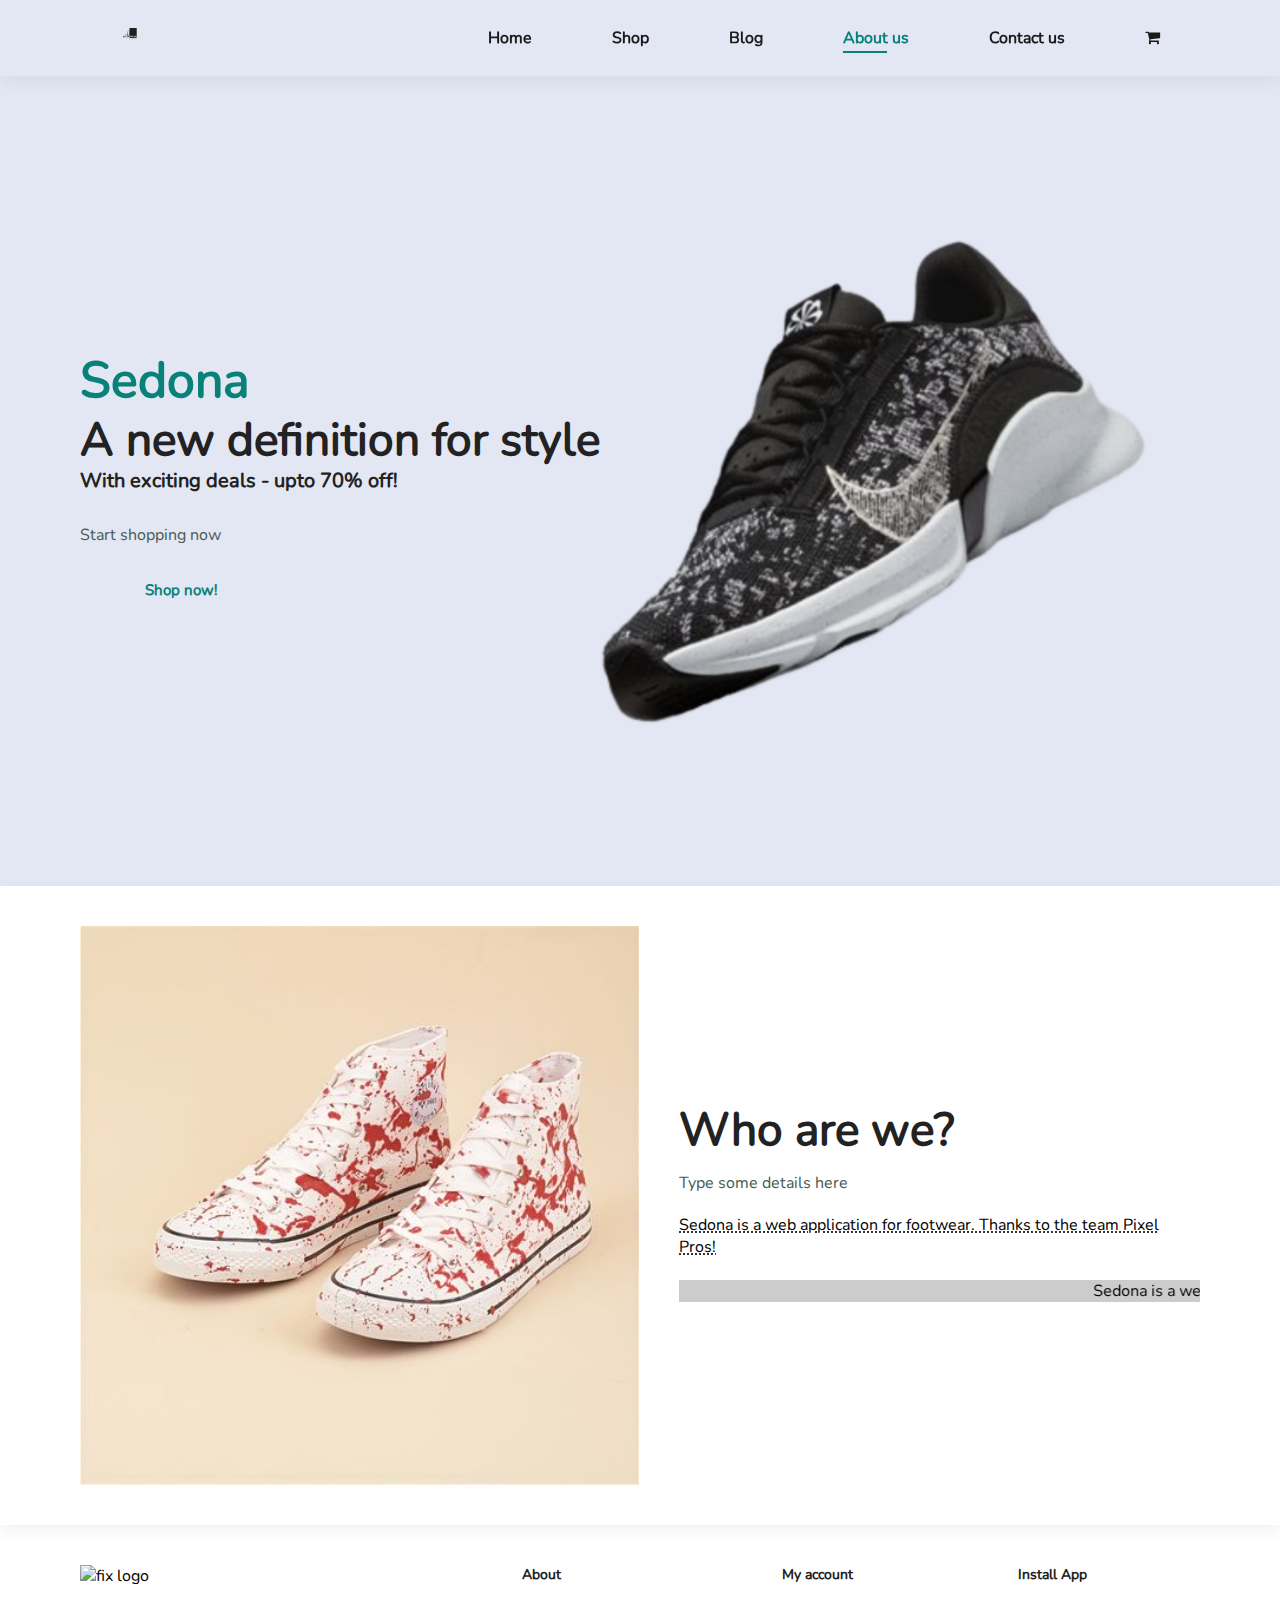
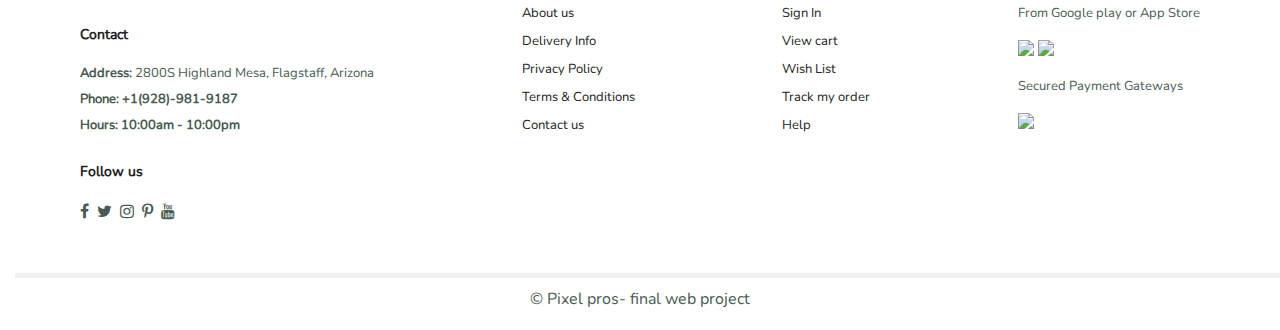
==== about.html @ b1799904 "about page" ====
<!DOCTYPE html>
<html>
    <head>
        <meta name="viewport" content="width=device-width, initial-scale=1.0">
        <meta charset="UTF-8">
        <title>Sedona</title>
        <link rel="stylesheet" href="style.css">
        <!-- <link rel="stylesheet" href="https://cdn.jsdelivr.net/npm/bootstrap@5.3.2/dist/css/bootstrap.min.css"> -->
        <link rel="stylesheet" href="https://cdnjs.cloudflare.com/ajax/libs/font-awesome/4.7.0/css/font-awesome.min.css">
        
    </head>
    <body>
        <section id="header">
            <a href="#"><img src="./images/yoko.svg" class="logo" alt="logo">
            <div>
                <ul id="navbar">
                    <li><a href="index.html">Home</a></li>
                    <li><a href="shop.html">Shop</a></li>
                    <li><a href="blog.html">Blog</a></li>
                    <li><a class="active" href="about.html">About us</a></li>
                    <li><a href="contact.html">Contact us</a></li>
                    <li id="lg-bag"><a href="cart.html" ><i class="fa fa-shopping-cart"></i></a></li>
                </ul>
            </div>
            <!-- <div id="mobile">
                <i id="bar" class="fab fa-outdent"></i>
                <a href="cart.html"><i class="fa fa-shopping-cart"></i></a>
            </div> -->
        </section>
        <section id="banner">
            <h1>Sedona</h1>
            <h2>A new definition for style</h2>
            <h4>With exciting deals - upto 70% off!</h4>
            <p>Start shopping now</p>
            <button>Shop now!</button>
        </section>

        <section id="about-head" class="section-p1" style="box-shadow: 0 5px 15px rgba(0,0,0,0.06);">
            <img src="images/hero.jpg" alt="">
            <div>
                <h2>Who are we?</h2>
                <p>Type some details here</p>
                <abbr title="">Sedona is a web application for footwear. Thanks to the team Pixel Pros!
                </abbr>
                <br><br>

                <marquee bgcolor="#ccc" loop="-1" srollamount="5">
                    Sedona is a web application for footwear. Thanks to the team Pixel Pros!
                </marquee>
            </div>
        </section>

        <footer class="section-p1">
            <div class="col">
                <img class="logo" src="images/yoko1.png" alt="fix logo">
                <h4>Contact</h4>
                <p><strong>Address:</strong> 2800S Highland Mesa, Flagstaff, Arizona</p>
                <p><strong>Phone: +1(928)-981-9187</strong></p>
                <p><strong>Hours: 10:00am - 10:00pm </strong></p>
                <div class="follow">
                    <h4>Follow us</h4>
                    <i class="fa  fa-facebook-f"></i>
                    <i class="fa  fa-twitter"></i>
                    <i class="fa  fa-instagram"></i>
                    <i class="fa  fa-pinterest-p"></i>
                    <i class="fa  fa-youtube"></i>
                </div>
            </div>

            <div class="col">
                <h4>About</h4>
                <a href="#">About us</a>
                <a href="#">Delivery Info</a>
                <a href="#">Privacy Policy</a>
                <a href="#">Terms & Conditions</a>
                <a href="#">Contact us</a>
            </div>

            <div class="col">
                <h4>My account</h4>
                <a href="#">Sign In</a>
                <a href="#">View cart</a>
                <a href="#">Wish List</a>
                <a href="#">Track my order</a>
                <a href="#">Help</a>
            </div>

            <div class="col install">
                <h4>Install App</h4>
                <p>From Google play or App Store</p>
                <div class="row">
                        <img src="images/pay/app1.png">
                        <img src="images/pay/play1.png">
                </div>
                <p>Secured Payment Gateways</p>
                <img src="images/pay/pay1.png">
            </div>

            
        </footer>
        <div class="copyright">
            <p>&copy Pixel pros- final web project</p> 
        </div>
    </body>

    <script src="script.js"></script>

</html>
---- style.css ----
@font-face {
    font-family: "CustomFont";
    src: url(./font/static/Nunito-Regular.ttf);
}

*{
    margin: 0;
    padding: 0;
    box-sizing: border-box;
    /* font-family:'Courier New', Courier, monospace; */
    font-family: "CustomFont";
}


h1{
    font-size: 50px;
    line-height: 64px;
    color: #222;
}

h2{
    font-size: 46px;
    line-height: 54px;
    color: #222;
}

h4{
    font-size: 20px;
    color: #222;
}

h6{
    font-weight: 700;
    font-size:12px;
}

p{
    font-size: 16px;
    margin: 15px 0 20px 0;
    color: #465b52;
}

.section-p1{
    padding: 40px 80px;
}

.section-m1{
    margin:40p 0;
}

button.normal{
    font-size: 14px;
    font-weight: 600;
    padding: 15px 30px;
    color: black;
    background-color: white;
    border-radius: 4px;
    cursor: pointer;
    border: none;
    outline: none;
    transition: 0.2s;
}

button.white{
    font-size: 13px;
    font-weight: 600;
    padding: 11px 18px;
    color: #fff;
    background-color: transparent;
    cursor: pointer;
    border: 1px solid white;
    outline: none;
    transition: 0.2s;
}

body{
    width: 100%;
}

.logo{
    width:100px;
    height:30px;
}

/*Header start*/
#header{
    display: flex;
    align-items: center;
    justify-content: space-between;
    padding: 20px 80px;
    background: #e3e6f3;
    box-shadow: 0 5px 15px rgba(0,0,0,0.06);
    z-index: 999;
    position: sticky;
    top: 0;
    left: 0;
}

#navbar{
    align-items: center;
    display: flex;
    justify-content: center;
}

#navbar li{
    list-style: none;
    padding: 0 20px;
    position: relative;

}

#navbar li a{
    list-style: none;
    padding: 0 20px;
    text-decoration: none;
    font-weight: 600;
    font-size: 16px;
    color: #1a1a1a;
    transition: 0.3s ease;
}

#navbar li a:hover,
#navbar li a.active{
    color: #088178;
}

#navbar li a:hover::after,
#navbar li a.active::after{
    content: "";
    width:30%;
    height:2px;
    position: absolute;
    bottom: -4px;
    left:40px;
    background: #088178;
}


/*Homepage*/
#banner{
    background-image: url("./images/nike1.png");
    height: 90vh;
    width:100%;
    background-size: cover;
    background-position: top 30% right 0;
    padding: 0 80px 0 80px;
    display: flex;
    align-items: flex-start;
    flex-direction: column;
    justify-content: center;
}

#banner h4{
    padding-bottom: 15px;
}


#banner h1{
    color: #088178;
}

#banner button{
    background-image: url("./images/button.png");
    background-color: transparent;
    color: #088178;
    border: 0;
    cursor: pointer;
    background-repeat: no-repeat;
    font-size: 15px;
    font-weight: 700;
    padding :14px 80px 14px 65px;
}

/*features*/

#feature{
    display: flex;
    align-items: center;
    justify-content: space-between;
    flex-wrap: wrap;
}
#feature .f-box{
    width:180px;
    text-align: center;
    padding: 25px 15px;
    box-shadow: 20px 20px 34px rgba(0,0,0,0.03);
    border: 1px solid #cce7d0;
    margin: 15px 0;
}

#feature .f-box h6{
    padding: 9px 8px 6px 8px;
    line-height: 1;
    border-radius: 4px;
    display: inline-block;
    color: #088178;
    background-color: #fddde4;
}

#feature .f-box:hover{
    box-shadow: 10px 10px 54px rgba(70,62,221,0.15);
}

#feature .f-box img{
    width:100%;
    margin-bottom: 10px;
}

#feature .f-box:nth-child(2) h6{
    background-color: #cdebbc;
}

#feature .f-box:nth-child(3) h6{
    background-color: #d1e8f2;
}

#feature .f-box:nth-child(4) h6{
    background-color: #cdd4f8;
}

#feature .f-box:nth-child(5) h6{
    background-color: #fff2e5;
}

/*Products*/
#products{
    text-align: center;
}
#products .pro-container{
    display: flex;
    flex-wrap:wrap;
    justify-content: space-between;

}

#products .pro{
    width: 23%;
    min-width: 250px;
    padding: 10px 12px;
    border: 1px solid #cce7d0;
    border-radius: 10px;
    cursor: pointer;
    box-shadow: 20px 20px 30px rgba(0,0,0,0.1);
    margin:15px 0;
    transition: 0.2 ease;
    position: relative;
}

#products .pro:hover{
    box-shadow: 20px 20px 30px rgba(0,0,0,0.6);
}

#products .pro .des{
    text-align: start;
    padding: 10px 0;
}

#products .pro .des span{
    color: #606063;
    font-size: 12px;
}

#products .pro .des h5{
    padding-top: 7px;
    color: #1a1a1a;
    font-size: 14px;
}

#products .pro .des i{
    font-size: 12px;
    color: rgb(243, 181,25);
}

#products .pro .des h4{
    padding-top: 7px;
    color:#088178;
    font-size: 15px;
    font-weight: 700;

}


#products .pro  .cart{
    width:40px;
    height:40px;
    line-height: 40px;
    border-radius: 50px;
    font-weight: 500;
    color: #088178;
    border: 1px solid #cce7d0;
    background-color: #e8f6ea;
    size: 20px;
    position: absolute;
    bottom:20px;
    right:10px;
}
#products .pro img{
    width:100%;
    border-radius: 10px;

}

/*Explore start*/
#explore{
    display: flex;
    flex-direction: column;
    align-items: center;
    text-align: center;
    justify-content: center;
    background-image: url('images/banner/explore.jpeg');
    width:100%;
    height:40vh;
    background-position: center;
    background-size: cover;
}

#explore h4{
    color: white;
    font-size: 16px;;
}
#explore h2{
    color: white;
    font-size: 30px;
    padding: 10px 0;
}

#explore h2 span{
    color: #ef3636;
}

#explore button:hover{
    background-color: #088178;
    color:white ;
}

/*small  banners*/

#sm-banner{
    display: flex;
    justify-content: space-between;
    flex-wrap: wrap;
}

#sm-banner .banner-box{
    display: flex;
    flex-direction: column;
    align-items: flex-start;
    text-align: center;
    justify-content: center;
    background-image: url('images/banner.jpg');
    min-width:48%;
    height:40vh;
    background-position: center;
    background-size: cover;
    padding: 30px;
}

#sm-banner h4{
    color: #fff;
    font-size: 20px;
    font-weight: 300;
}

#sm-banner h2{
    color: #fff;
    font-size: 28px;
    font-weight: 800;
}

#sm-banner span{
    color: #fff;
    font-size: 14px;
    font-weight: 500;
    padding-bottom: 15px;
}

#sm-banner .banner-box:hover button{
    background-color: #088178;
    border: 1px solid #088178;
}

/* change the banner image here */
#sm-banner .banner-box-2{
    background-image: url('images/hero.jpg');
}


#banner3{
    display: flex;
    justify-content: space-between;
    flex-wrap: wrap;
    padding: 0 80px;
}
 
#banner3 .banner-box{
    display: flex;
    flex-direction: column;
    align-items: flex-start;
    text-align: center;
    justify-content: center;
    /* change image */
    background-image: url('images/banner.jpg');
    min-width:30%;
    height:30vh;
    background-position: center;
    background-size: cover;
    padding: 20px;
    margin-bottom: 20px;
}

/* change this image */
#banner3 .banner-box2{
    background-image: url('images/banner.jpg');
}

/* change this image */
#banner3 .banner-box3{
    background-image: url('images/banner.jpg');
}


#banner3 h2{
    color:white;
    font-weight: 500;
    font-size: 22px;
}

#banner3 h3{
    color: #ec544e;
    font-weight: 800;
    font-size: 15px;
}

footer{
    display: flex;
    flex-wrap: wrap;
    justify-content: space-between;
    box-shadow: 15px 5px 0 rgba(0,0,0,0.06);
}

footer .col{
    display: flex;
    flex-direction: column;
    align-items: flex-start;
    margin-bottom: 10px;
 }
 footer .logo{
    margin-bottom: 30px;
 }

 footer h4{
    font-size: 14px;
    padding-bottom: 20px;
 }

 
 footer p{
    font-size: 13px;
    margin:0 0 8px 0;
 }

 footer a{
    font-size: 13px;
    text-decoration: none;
    color: #222;
    margin-bottom: 10px;
 }

 footer .follow{
    margin-top: 20px;
 }

 footer .follow i{
    color: #465b52;
    cursor: pointer;
    padding-right: 4px;;
 }

 footer .install .row images{
     border: 1px solid #088178;
     border-radius: 6px;
 }

 footer .install img{
    margin: 10px 0 15px 0;
 }

 footer .follow i:hover,
 footer a:hover{
    color: #088178;

 }

.copyright{
    width:100%;
    text-align: center;
    padding: 0 15px 0 15px;
 }

/*blog*/

#blog {
    padding: 150px 150px 0 150px;
}

#blog .blog-box {
    display: flex;
    align-items: center;
    width: 100%;
    position: relative;
    padding-bottom: 90px;

}
#blog .blog-images {
    width: 50%;
    margin-right: 40px;

}
#blog .images {
    width: 100%;
    height: 300px;
    object-fit: cover;
}

#blog .blog-details {
    width: 50%;

}
#blog .blog-details a{
    text-decoration: none;
    font-size: 11px;
    color:black;
    font-weight: 700;
    position: relative;
    transition: 0.2s;
}
#blog .blog-details a::after {
    content: "";
    width: 50px;
    height: 1px;
    background-color: black;
    position: absolute;
    top: 4px;
    right: -60px;

}
#blog .blog-details a:hover {
    color: #088178;
}
#blog .blog-details a:hover::after {
    background-color: #088178;

}
#blog .blog-box h1 {
    position: absolute;
    top: -40px;
    left: 0;
    font-size: 70px;
    font-weight: 700;
    color: gray;
    z-index: -10;
}

/*about*/
#page-header .about-header{
    background-image: url("images/about.png");
}

#about-head{
    display: flex;
    align-items: center;
    /* justify-content: space-between; */
}
#about-head img{
    width:50%;
    height:50%;
}

#about-head div{
    padding-left: 40px;
}


/*cart*/
#cart{
    overflow-x: auto;
}

#cart table{
    width:100%;
    border-collapse: collapse;
    table-layout: fixed;
    white-space: nowrap;
}

#cart table img{
    width:70px;
}

#cart table td:nth-child(1){
    width:100px;
    text-align: center;
}

#cart table td:nth-child(2){
    width:150px;
    text-align: center;
}
#cart table td:nth-child(3){
    width:250px;
    text-align: center;
}
#cart table td:nth-child(4),
#cart table td:nth-child(5),
#cart table td:nth-child(6){
    width:150px;
    text-align: center;
}
#cart table td:nth-child(5) input{
    width: 70px;
    padding-top: 10px 5px 10px 15px;
}

#cart table thead{
    border:1px solid #e2e9e1;
    border-left: none;
    border-right: none;
}

#cart table thead td{
    font-weight: 700;
    text-transform: uppercase;
    font-size: 13px;
    padding: 18px 0;
}

#cart table tbody tr td{
    padding-top: 15px;
}

#cart table tbody td{
    font-size:13px;
}

#cart-add{
    display: flex;
    flex-wrap: wrap;
    justify-content: space-between;
}


#coupon{
    width: 50%;
    margin-bottom: 30px;
}

#coupon h3,
#subtotal h3{
    padding-bottom: 15px;
}


#coupon input{
    padding:10px 20px;
    outline:none;
    width:60%;
    margin-right: 10px;
    border: 1px solid #e2e9e1;
}

#coupon button,
#subtotal button{
    background-color: #088178;
    color: white; 
    padding: 11px 20px;
}

#subtotal{
    width:50%;
    margin-bottom: 30px;
    border:1px solid #e2e9e1;
    padding: 30px;
}

#subtotal table{
    border-collapse: collapse;
    width: 100%;
    margin-bottom: 20px;
}

#subtotal table td{
    width:50%;
    border: 1px solid #e2e9e1;
    padding: 10px;
    font-size: 13px;
}


/*Media Query*/
 @media (max-width:799px) {
    #navbar{
        display: flex;
        flex-direction: column;
        align-items:flex-start;
        justify-content: flex-start;
        position: fixed;
        top:0;
        right:-300px;
        height: 100vh;
        width:300px;
        background-color: #E3E6F3;
        box-shadow: 0 40 60px rgba(0,0,0,0.1);
        padding: 80px 0 0 10px;
    }
    #navbar li{
        margin-bottom: 25px;
    }
 }
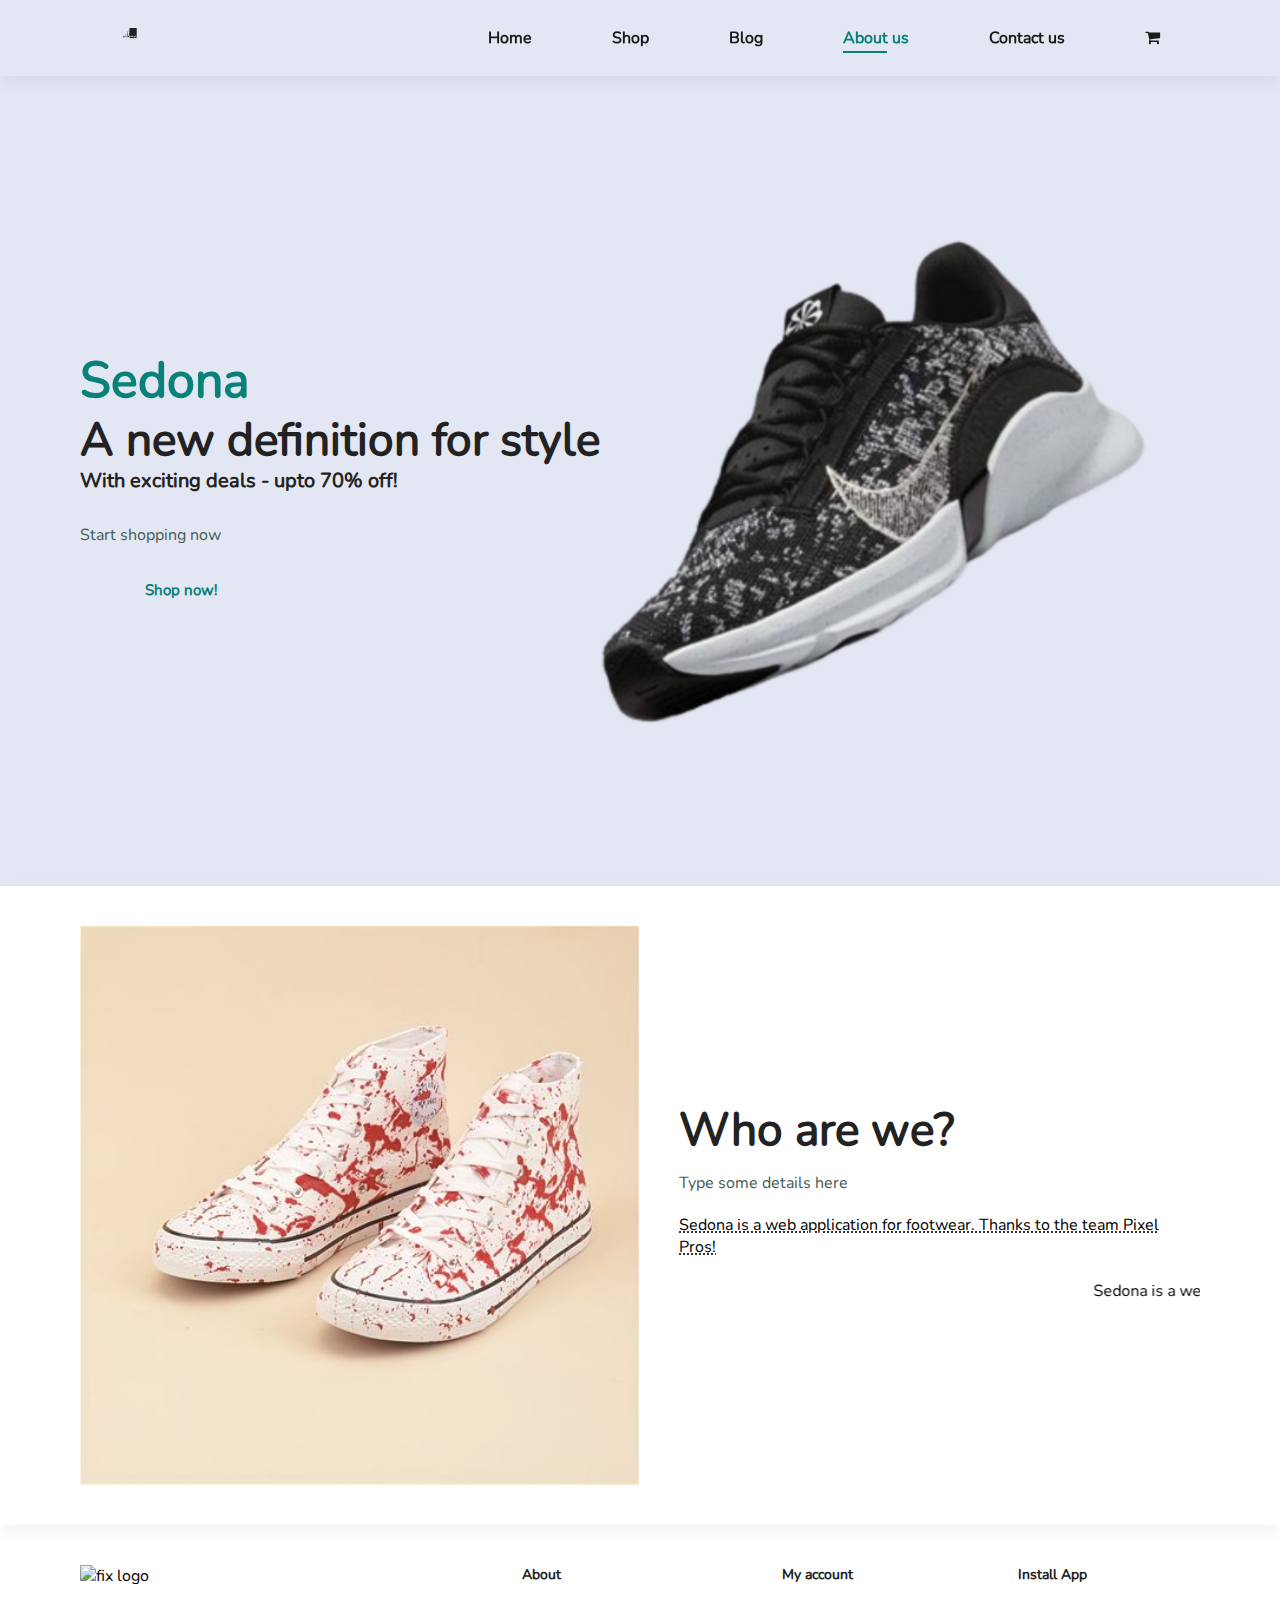
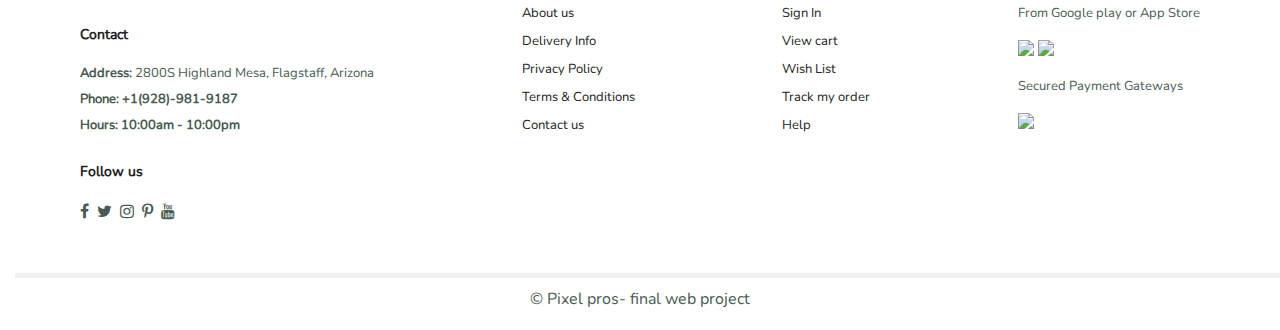
==== commit db78cd4c: "update" ====
--- a/about.html
+++ b/about.html
@@ -44,7 +44,7 @@
                 </abbr>
                 <br><br>
 
-                <marquee bgcolor="#ccc" loop="-1" srollamount="5">
+                <marquee background-color="#ccc" loop="-1" srollamount="5">
                     Sedona is a web application for footwear. Thanks to the team Pixel Pros!
                 </marquee>
             </div>
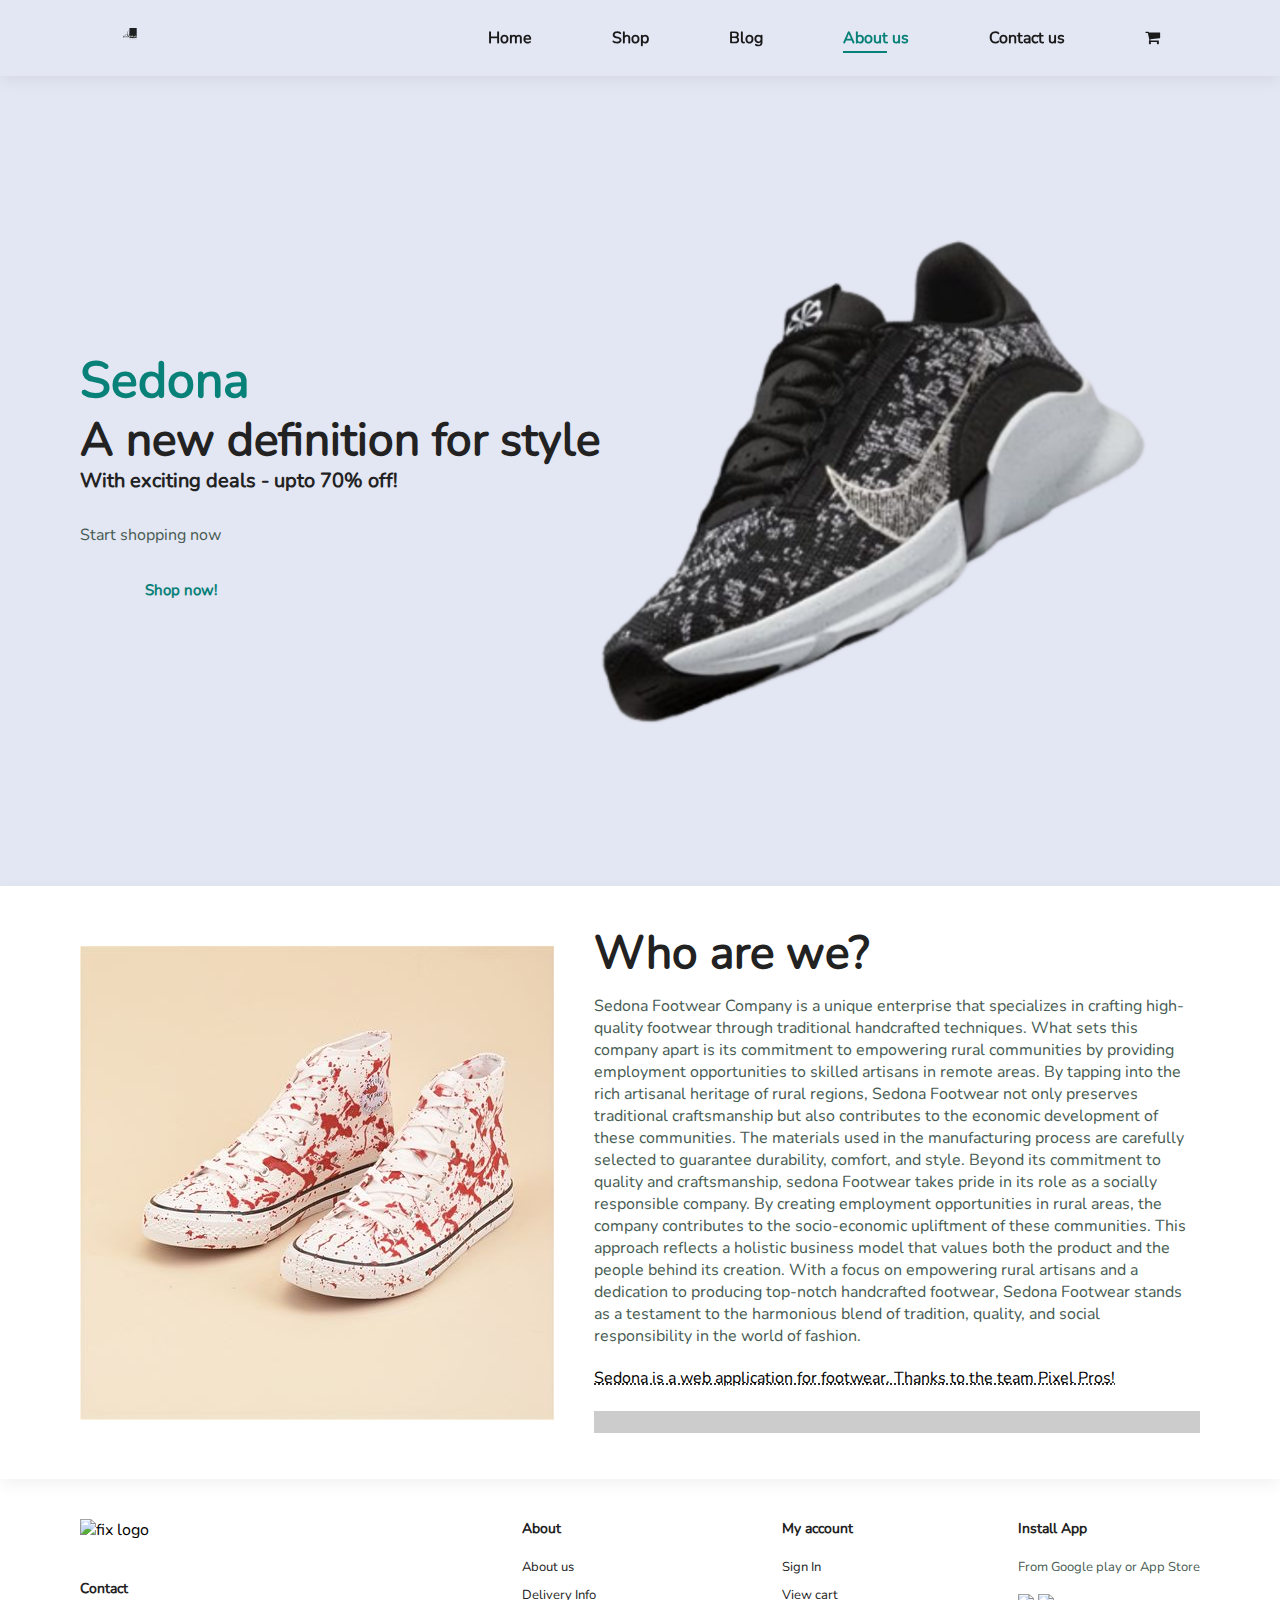
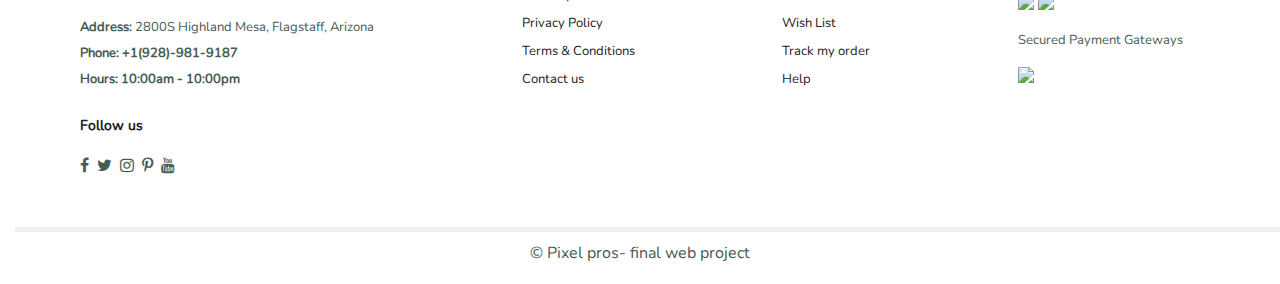
==== commit 608f5bf4: "products + contactus bug" ====
--- a/about.html
+++ b/about.html
@@ -18,7 +18,7 @@
                     <li><a href="shop.html">Shop</a></li>
                     <li><a href="blog.html">Blog</a></li>
                     <li><a class="active" href="about.html">About us</a></li>
-                    <li><a href="contact.html">Contact us</a></li>
+                    <li><a href="contactus.html">Contact us</a></li>
                     <li id="lg-bag"><a href="cart.html" ><i class="fa fa-shopping-cart"></i></a></li>
                 </ul>
             </div>
@@ -39,12 +39,19 @@
             <img src="images/hero.jpg" alt="">
             <div>
                 <h2>Who are we?</h2>
-                <p>Type some details here</p>
+                <p>Sedona Footwear Company is a unique enterprise that specializes in crafting high-quality footwear through traditional handcrafted techniques. What sets this company apart is its commitment to empowering rural communities by providing employment opportunities to skilled artisans in remote areas. By tapping into the rich artisanal heritage of rural regions, Sedona Footwear not only preserves traditional craftsmanship but also contributes to the economic development of these communities.
+
+                    
+                     The materials used in the manufacturing process are carefully selected to guarantee durability, comfort, and style. 
+                    
+                    Beyond its commitment to quality and craftsmanship, sedona Footwear takes pride in its role as a socially responsible company. By creating employment opportunities in rural areas, the company contributes to the socio-economic upliftment of these communities. This approach reflects a holistic business model that values both the product and the people behind its creation.
+                    
+                    With a focus on empowering rural artisans and a dedication to producing top-notch handcrafted footwear, Sedona Footwear stands as a testament to the harmonious blend of tradition, quality, and social responsibility in the world of fashion.</p>
                 <abbr title="">Sedona is a web application for footwear. Thanks to the team Pixel Pros!
                 </abbr>
                 <br><br>
 
-                <marquee background-color="#ccc" loop="-1" srollamount="5">
+                <marquee bgcolor="#ccc" loop="-1" srollamount="5">
                     Sedona is a web application for footwear. Thanks to the team Pixel Pros!
                 </marquee>
             </div>
--- a/style.css
+++ b/style.css
@@ -578,6 +578,110 @@
 
 #about-head div{
     padding-left: 40px;
+}
+
+
+/* Contactus page*/
+#contact-details {
+    display: flex;
+    align-items: centre;
+    justify-content: space-between;
+
+}
+
+#contact-details .details {
+    width: 40%;
+}
+#contact-details .details span,
+#form-details form span{
+    font-size: 12px;
+
+}
+#contact-details .details h2,
+#form-details form h2 {
+    font-size: 26px;
+    line-height: 35px;
+    padding: 20px 0;
+
+
+}
+
+#contact-details .details h3 {
+    font-size: 16px;
+    padding-bottom: 15px;
+
+}
+#contact-details .details li {
+    list-style: none;
+    display: flex;
+    padding: 10px 0;
+}
+#contact-details .details li i {
+    font-size: 14px;
+    padding-right: 22px;
+}
+#contact-details .details li p {
+    margin: 0;
+    font-size: 14px;
+}
+/*#contact-details .map {
+    width: 50px;
+    height: 400px;
+}
+#contact-details .map iframe {
+    width: 100%;
+    height: 100%;
+}*/
+#form-details {
+    display: flex;
+    justify-content: space-between;
+    margin: 30px;
+    padding: 80px;
+    border: 1px solid #d1e8f2;
+}
+#form-details form {
+    width: 65%;
+    display: flex;
+    flex-direction: column;
+    align-items: flex-start;
+
+}
+
+#form-details form input,
+#form-details form textarea {
+    width: 100%;
+    padding: 12px 15px;
+    outline: none;
+    margin-bottom: 20px;
+    border: 1px solid #e3e6f3;
+}
+
+#form-details form button {
+    background-color:#088178;
+    color:#fff;
+
+}
+#form-details .people div {
+    padding-bottom: 25px;
+    display: flex;
+    align-items: flex-start;
+}
+#form-details .people div image {
+    width: 65px;
+    height: 65px;
+    object-fit: cover;
+    margin-right: 15px;
+}
+#form-details .people div p {
+    margin: 0;
+    font-size: 13px;
+    line-height: 25px;
+}
+#form-details .people div p span {
+    display: block;
+    font-size: 16px;
+    font-weight: 600;
+    color: black;
 }
 
 
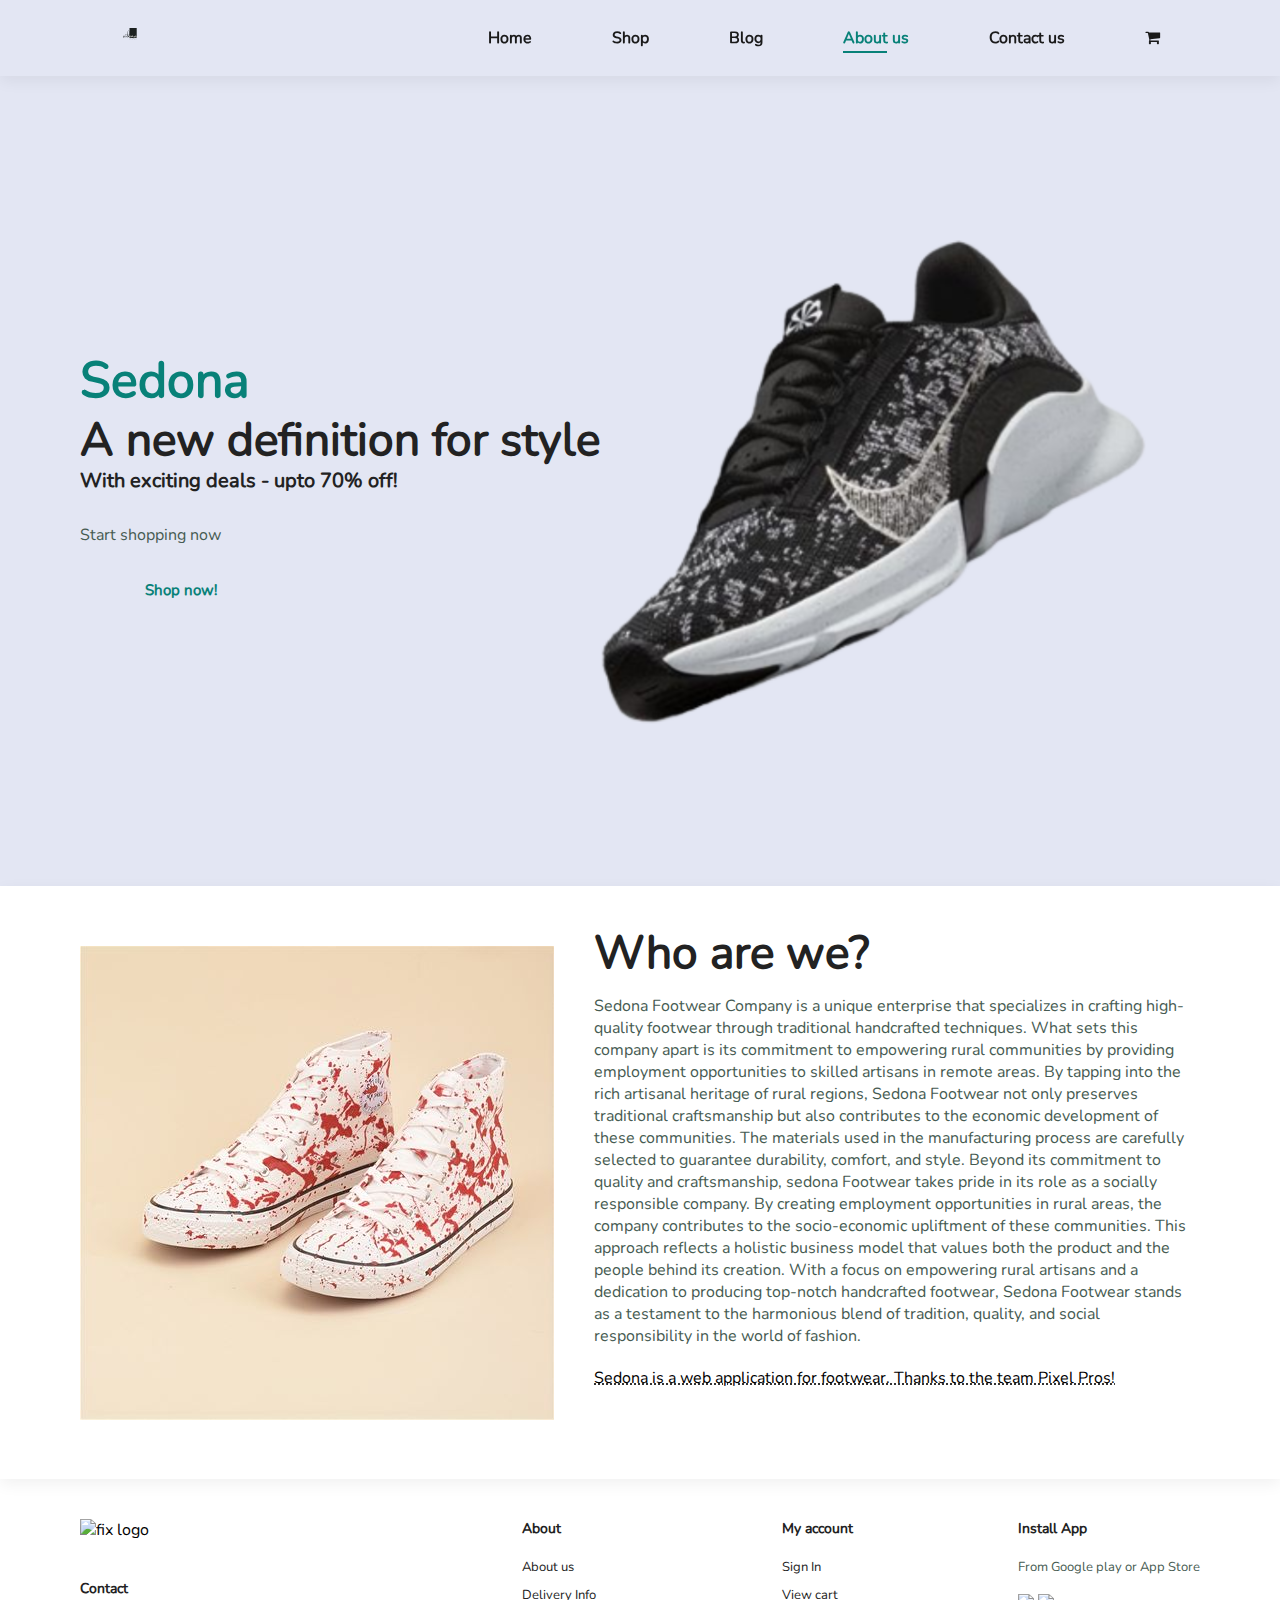
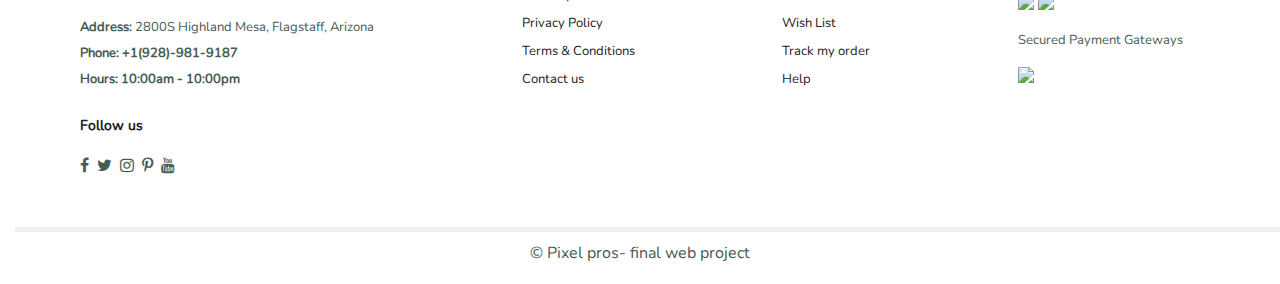
==== commit 04f3642b: "Merge pull request #6 from pooja-maccha/feature-pooja" ====
--- a/about.html
+++ b/about.html
@@ -51,7 +51,7 @@
                 </abbr>
                 <br><br>
 
-                <marquee bgcolor="#ccc" loop="-1" srollamount="5">
+                <marquee background-color="#ccc" loop="-1" srollamount="5">
                     Sedona is a web application for footwear. Thanks to the team Pixel Pros!
                 </marquee>
             </div>
